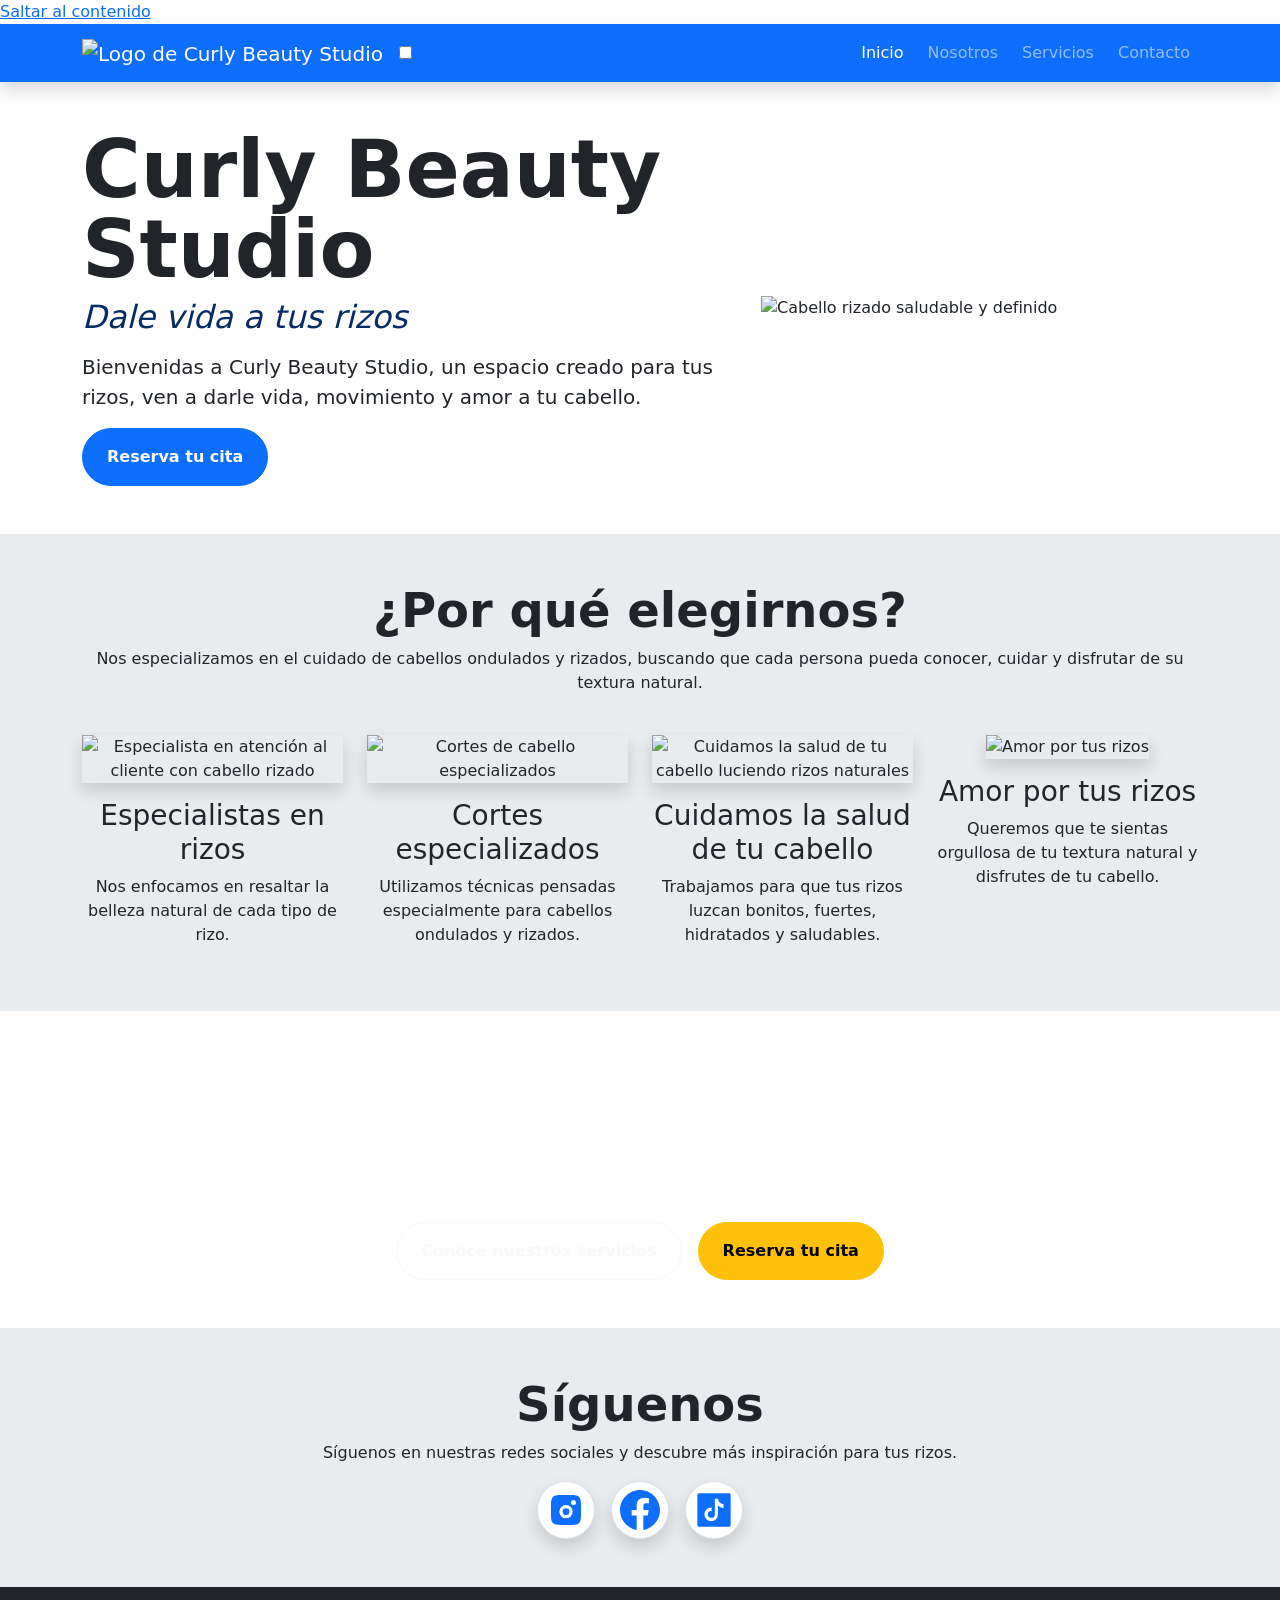
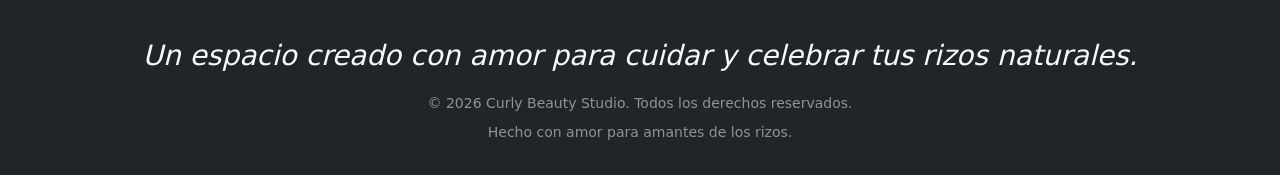
==== index.html @ cd8b1cfd "Add files via upload" ====
<!DOCTYPE html>
<html lang="es">
<head>
    <meta charset="UTF-8">
    <meta name="viewport" content="width=device-width, initial-scale=1.0">
    <meta name="description" content="Curly Beauty Studio: cuidado especializado para cabello ondulado y rizado en San Borja, Lima.">
    <title>Curly Beauty Studio | Cuidado especializado para tus rizos</title>
    <link rel="preconnect" href="https://fonts.googleapis.com">
    <link rel="preconnect" href="https://fonts.gstatic.com" crossorigin>
    <link href="https://fonts.googleapis.com/css2?family=Cormorant+Garamond:ital,wght@0,500;0,600;0,700;1,500;1,600&family=Plus+Jakarta+Sans:wght@400;500;600;700&display=swap" rel="stylesheet">
    <link href="https://cdn.jsdelivr.net/npm/bootstrap@5.3.3/dist/css/bootstrap.min.css" rel="stylesheet">
    <link rel="stylesheet" href="css/styles.css">
    <link rel="shortcut icon" href="img/logo_curly_beauty_studio_original.webp" type="image/webp">
</head>

<body>
    <a class="skip-link" href="#contenido">Saltar al contenido</a>

    <!-- Encabezado -->
    <header class="sticky-top">
        <nav class="navbar navbar-expand-md navbar-dark bg-primary shadow" aria-label="Navegación principal">
            <div class="container">
                <a class="navbar-brand" href="index.html">
                    <img class="img_logo" src="img/logo_curly_beauty_studio_original.webp" alt="Logo de Curly Beauty Studio">
                </a>
                <input type="checkbox" id="chkMenu" class="chk-menu" aria-label="Abrir o cerrar el menú">
                <label class="navbar-toggler" for="chkMenu" aria-hidden="true"><span class="navbar-toggler-icon"></span></label>
                <div class="collapse navbar-collapse" id="menu">
                    <ul class="navbar-nav ms-auto align-items-md-center gap-md-2">
                        <li class="nav-item"><a class="nav-link active" aria-current="page" href="index.html">Inicio</a></li>
                        <li class="nav-item"><a class="nav-link" href="nosotros.html">Nosotros</a></li>
                        <li class="nav-item"><a class="nav-link" href="servicios.html">Servicios</a></li>
                        <li class="nav-item"><a class="nav-link" href="contacto.html">Contacto</a></li>
                    </ul>
                </div>
            </div>
        </nav>
    </header>

    <main id="contenido" class="overflow-x-hidden">

        <!-- Sección 1: Bienvenida -->
        <section class="hero pt-4 pt-md-5 pb-5">
            <div class="container">
                <div class="row align-items-center g-5">
                    <div class="col-md-7 text-center text-md-start">
                        <h1 class="anim-subir display-1 fw-bold lh-1 mb-2">Curly Beauty Studio</h1>
                        <h2 class="fs-2 fst-italic fw-medium text-primary-emphasis anim-subir d1 mb-3">Dale vida a tus rizos</h2>
                        <p class="anim-subir d2 fs-5 mx-auto mx-md-0">
                            Bienvenidas a Curly Beauty Studio, un espacio creado para tus rizos,
                            ven a darle vida, movimiento y amor a tu cabello.
                        </p>
                        <a href="contacto.html" class="btn btn-primary rounded-pill px-4 py-3 fw-semibold pulsar anim-subir d3">Reserva tu cita</a>
                    </div>
                    <div class="col-md-5">
                        <div class="hero-imagen">
                            <img src="img/hero_rizos_definidos.webp" alt="Cabello rizado saludable y definido" width="480" height="600">
                        </div>
                    </div>
                </div>
            </div>
        </section>

        <!-- Sección 2: Por qué elegirnos -->
        <section class="onda bg-body-secondary text-center py-5">
            <div class="container">
                <h2 class="display-5 fw-semibold">¿Por qué elegirnos?</h2>
                <p class="mx-auto">
                    Nos especializamos en el cuidado de cabellos ondulados y
                    rizados, buscando que cada persona pueda conocer, cuidar
                    y disfrutar de su textura natural.
                </p>

                <div class="row row-cols-1 row-cols-sm-2 row-cols-lg-4 g-4 mt-3">
                    <div class="col reveal">
                        <article class="tarjeta-beneficio">
                            <img class="w-100 object-fit-cover shadow mb-3" src="img/beneficio_especialistas_rizos.webp" alt="Especialista en atención al cliente con cabello rizado" loading="lazy">
                            <h3 class="text-body">Especialistas en rizos</h3>
                            <p>Nos enfocamos en resaltar la belleza natural de cada tipo de rizo.</p>
                        </article>
                    </div>
                    <div class="col reveal">
                        <article class="tarjeta-beneficio">
                            <img class="w-100 object-fit-cover shadow mb-3" src="img/beneficio_cortes_especializados.webp" alt="Cortes de cabello especializados" loading="lazy">
                            <h3 class="text-body">Cortes especializados</h3>
                            <p>Utilizamos técnicas pensadas especialmente para cabellos ondulados y rizados.</p>
                        </article>
                    </div>
                    <div class="col reveal">
                        <article class="tarjeta-beneficio">
                            <img class="w-100 object-fit-cover shadow mb-3" src="img/beneficio_salud_cabello.webp" alt="Cuidamos la salud de tu cabello luciendo rizos naturales" loading="lazy">
                            <h3 class="text-body">Cuidamos la salud de tu cabello</h3>
                            <p>Trabajamos para que tus rizos luzcan bonitos, fuertes, hidratados y saludables.</p>
                        </article>
                    </div>
                    <div class="col reveal">
                        <article class="tarjeta-beneficio">
                            <img class="w-100 object-fit-cover shadow mb-3" src="img/beneficio_amor_rizos.webp" alt="Amor por tus rizos" loading="lazy">
                            <h3 class="text-body">Amor por tus rizos</h3>
                            <p>Queremos que te sientas orgullosa de tu textura natural y disfrutes de tu cabello.</p>
                        </article>
                    </div>
                </div>
            </div>
        </section>

        <!-- Sección 3: Experiencia -->
        <section class="onda experiencia text-white text-center py-5">
            <div class="container">
                <h2 class="display-5 fw-semibold text-white">¿Lista para vivir esta bonita experiencia?</h2>
                <p class="mx-auto text-white">Descubre nuestros servicios y encuentra el cuidado ideal para tu cabello.</p>
                <div class="d-flex flex-column flex-sm-row gap-3 justify-content-center align-items-center">
                    <a href="servicios.html" class="btn btn-outline-light rounded-pill px-4 py-3 fw-semibold">Conoce nuestros servicios</a>
                    <a href="contacto.html" class="btn btn-warning rounded-pill px-4 py-3 fw-semibold pulsar">Reserva tu cita</a>
                </div>
            </div>
        </section>

        <!-- Sección 4: Redes sociales -->
        <section class="onda bg-body-secondary text-center py-5">
            <div class="container">
                <h2 class="display-5 fw-semibold">Síguenos</h2>
                <p class="mx-auto">Síguenos en nuestras redes sociales y descubre más inspiración para tus rizos.</p>
                <div class="iconos-redes d-flex justify-content-center gap-3 mt-3">
                    <a class="red-social d-inline-flex align-items-center justify-content-center p-2 rounded-circle bg-white text-primary border shadow text-decoration-none" href="#" target="_blank" rel="noopener noreferrer" aria-label="Instagram">
                        <svg width="40" height="40" viewBox="0 0 2.4 2.4" fill="none" xmlns="http://www.w3.org/2000/svg" aria-hidden="true"><path fill-rule="evenodd" clip-rule="evenodd" d="M.3 1.1C.3.723.3.534.417.417S.723.3 1.1.3h.2c.377 0 .566 0 .683.117S2.1.723 2.1 1.1v.2c0 .377 0 .566-.117.683S1.677 2.1 1.3 2.1h-.2c-.377 0-.566 0-.683-.117S.3 1.677.3 1.3zM1.8.75a.15.15 0 1 1-.3 0 .15.15 0 0 1 .3 0m-.4.55a.2.2 0 1 1-.4 0 .2.2 0 0 1 .4 0m.2 0a.4.4 0 1 1-.8 0 .4.4 0 0 1 .8 0" fill="currentColor"/></svg>
                    </a>
                    <a class="red-social d-inline-flex align-items-center justify-content-center p-2 rounded-circle bg-white text-primary border shadow text-decoration-none" href="#" target="_blank" rel="noopener noreferrer" aria-label="Facebook">
                        <svg width="40" height="40" viewBox="0 0 24 24" fill="none" xmlns="http://www.w3.org/2000/svg" aria-hidden="true"><path fill-rule="evenodd" clip-rule="evenodd" d="M0 12.067C0 18.0335 4.33333 22.9944 10 24V15.3333H7V12H10V9.33332C10 6.33332 11.9333 4.66666 14.6667 4.66666C15.5333 4.66666 16.4667 4.79999 17.3333 4.93332V7.99999H15.8C14.3333 7.99999 14 8.73332 14 9.66666V12H17.2L16.6667 15.3333H14V24C19.6667 22.9944 24 18.0335 24 12.067C24 5.43017 18.6 0 12 0C5.4 0 0 5.43017 0 12.067Z" fill="currentColor"/></svg>
                    </a>
                    <a class="red-social d-inline-flex align-items-center justify-content-center p-2 rounded-circle bg-white text-primary border shadow text-decoration-none" href="#" target="_blank" rel="noopener noreferrer" aria-label="TikTok">
                        <svg fill="currentColor" width="40" height="40" viewBox="0 0 24 24" xmlns="http://www.w3.org/2000/svg" aria-hidden="true"><path d="M21 2H3a1 1 0 0 0-1 1v18a1 1 0 0 0 1 1h18a1 1 0 0 0 1-1V3a1 1 0 0 0-1-1m-3.281 8.725a4 4 0 0 1-.328.017A3.57 3.57 0 0 1 14.4 9.129v5.493a4.061 4.061 0 1 1-4.06-4.06c.085 0 .167.008.251.013v2a2.067 2.067 0 1 0-.251 4.119 2.123 2.123 0 0 0 2.16-2.045l.02-9.331h1.914A3.564 3.564 0 0 0 17.719 8.5Z"/></svg>
                    </a>
                </div>
            </div>
        </section>
    </main>

    <!-- Pie de página -->
    <footer class="pie onda bg-dark text-center pt-5 pb-4">
        <div class="container">
            <p class="f-titulos fst-italic fs-3 text-light mw-100 mb-3">Un espacio creado con amor para cuidar y celebrar tus rizos naturales.</p>
            <p class="small text-white-50 mw-100 mb-2">&copy; 2026 Curly Beauty Studio. Todos los derechos reservados.</p>
            <p class="small text-white-50 mw-100 mb-2">Hecho con amor para amantes de los rizos.</p>
        </div>
    </footer>
</body>
</html>
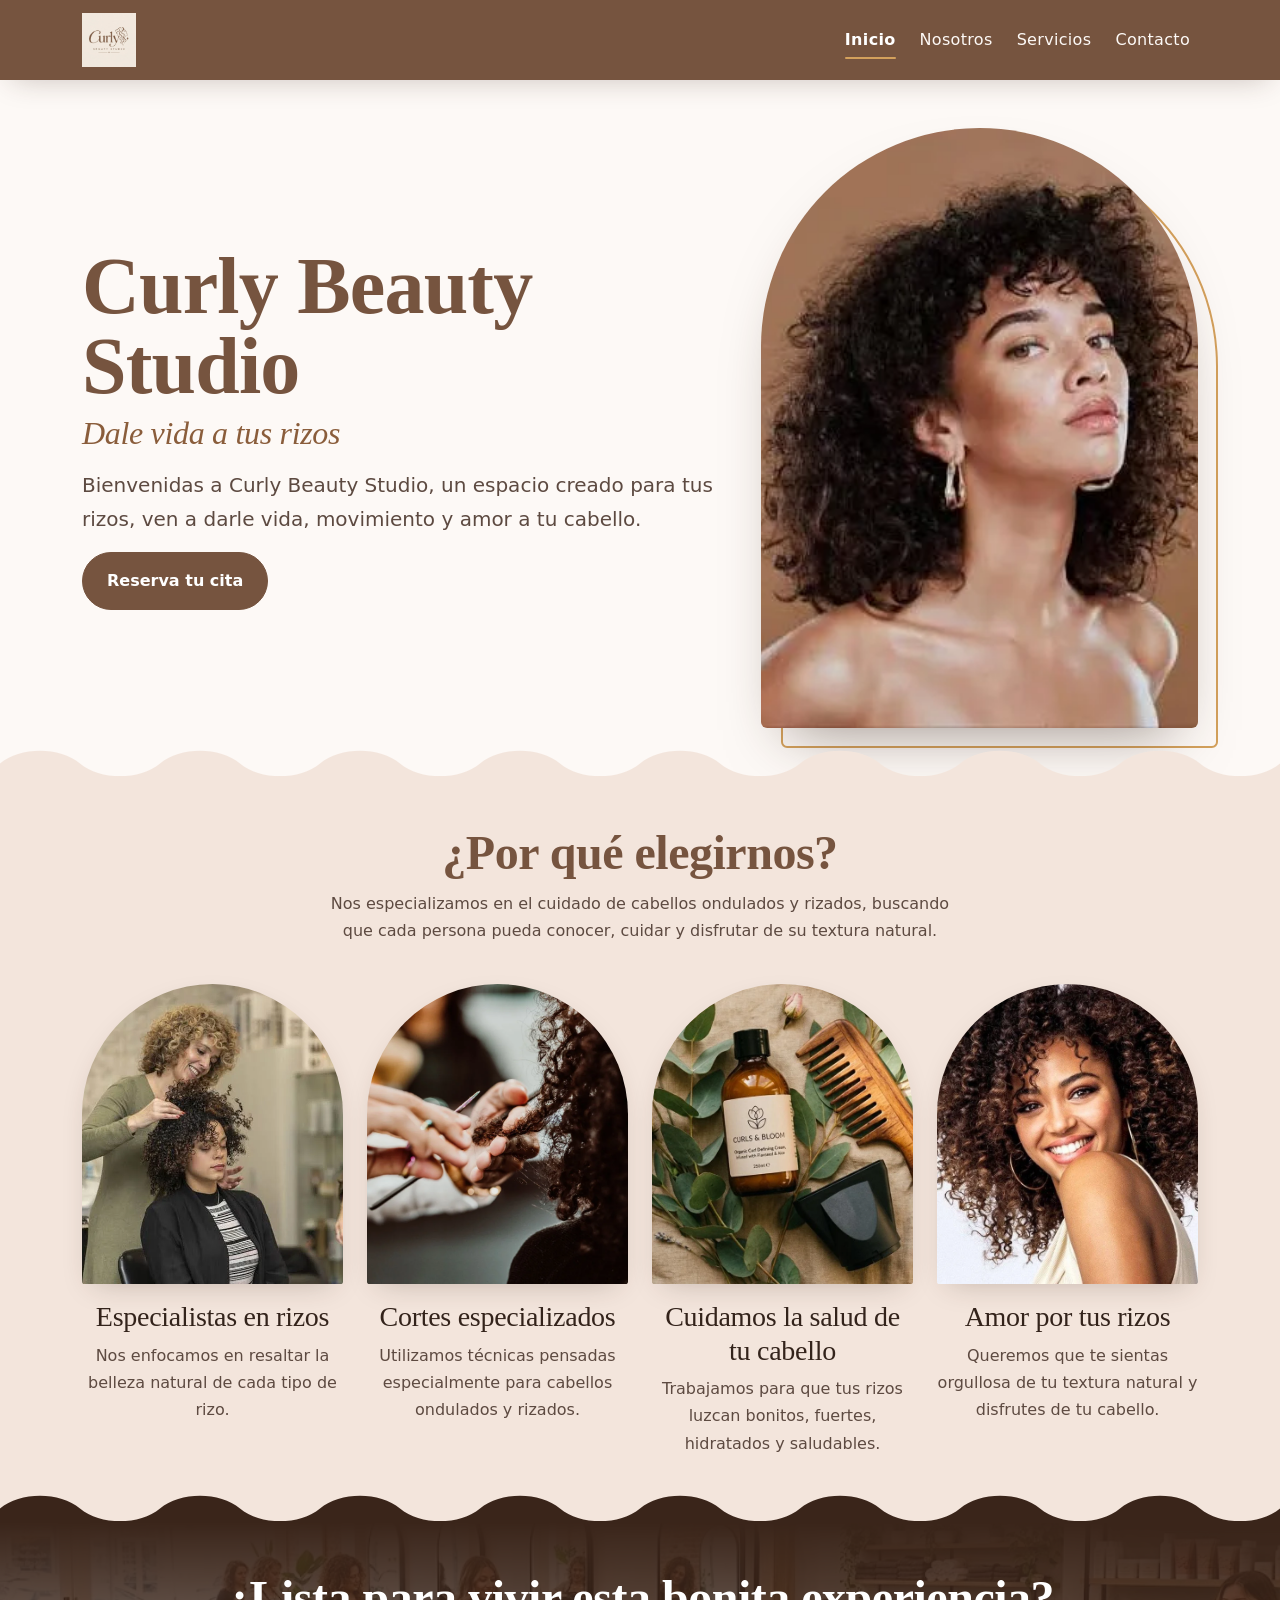
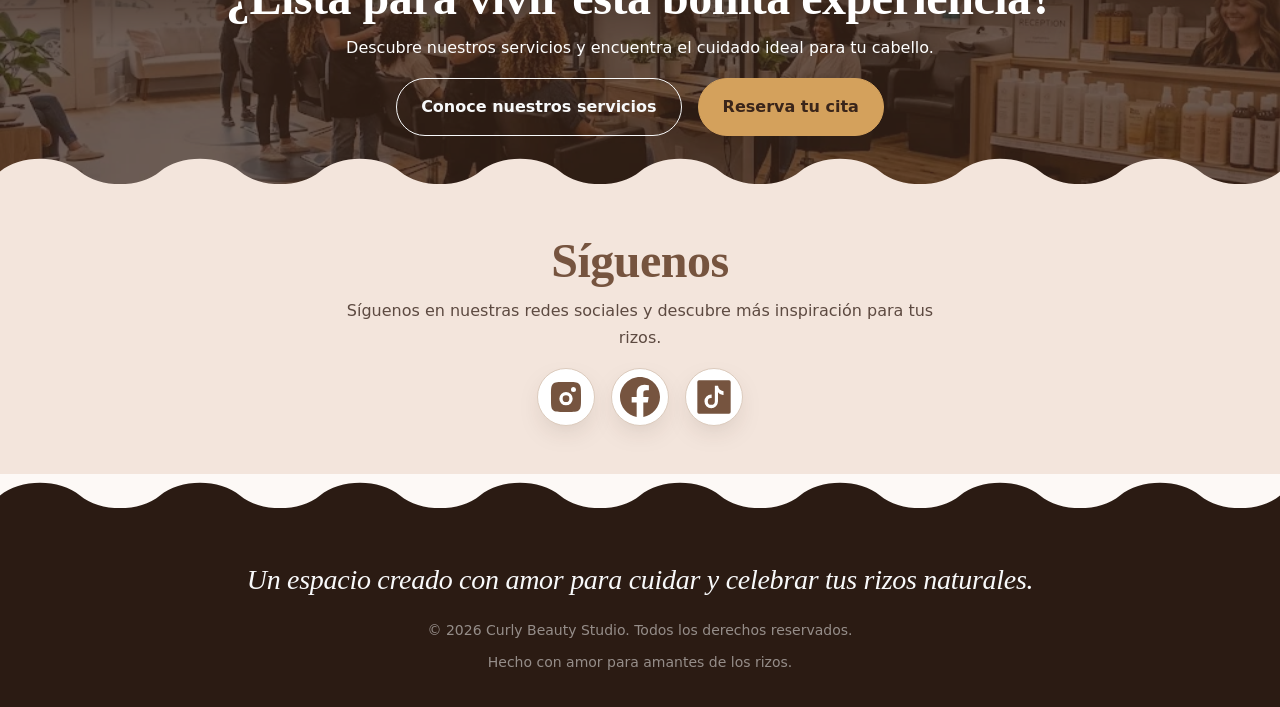
==== commit 5f6df2b6: "Fix HTML structure and formatting issues ajustes" ====
--- a/index.html
+++ b/index.html
@@ -42,8 +42,8 @@
         <!-- Sección 1: Bienvenida -->
         <section class="hero pt-4 pt-md-5 pb-5">
             <div class="container">
-                <div class="row align-items-center g-5">
-                    <div class="col-md-7 text-center text-md-start">
+                <div class="row align-items-center g-4 g-lg-5">
+                    <div class="col-md-6 col-lg-7 text-center text-md-start">
                         <h1 class="anim-subir display-1 fw-bold lh-1 mb-2">Curly Beauty Studio</h1>
                         <h2 class="fs-2 fst-italic fw-medium text-primary-emphasis anim-subir d1 mb-3">Dale vida a tus rizos</h2>
                         <p class="anim-subir d2 fs-5 mx-auto mx-md-0">
@@ -52,7 +52,7 @@
                         </p>
                         <a href="contacto.html" class="btn btn-primary rounded-pill px-4 py-3 fw-semibold pulsar anim-subir d3">Reserva tu cita</a>
                     </div>
-                    <div class="col-md-5">
+                    <div class="col-md-6 col-lg-5">
                         <div class="hero-imagen">
                             <img src="img/hero_rizos_definidos.webp" alt="Cabello rizado saludable y definido" width="480" height="600">
                         </div>
@@ -145,4 +145,4 @@
         </div>
     </footer>
 </body>
-</html>+</html>
--- a/css/styles.css
+++ b/css/styles.css
@@ -0,0 +1,210 @@
+
+:root {
+    /* Paleta de marca sobre variables*/
+    --bs-primary: #76543f;            --bs-primary-rgb: 118, 84, 63;
+    --bs-warning: #d4a15c;            --bs-warning-rgb: 212, 161, 92;
+    --bs-dark: #2b1b13;               --bs-dark-rgb: 43, 27, 19;
+    --bs-primary-text-emphasis: #8a5d3b;
+
+    --bs-body-bg: #fdf9f6;            --bs-body-bg-rgb: 253, 249, 246;
+    --bs-body-color: #33231b;         --bs-body-color-rgb: 51, 35, 27;
+    --bs-secondary-bg: #f3e5dc;       --bs-secondary-bg-rgb: 243, 229, 220;
+    --bs-secondary-color: #5d4a41;    --bs-secondary-color-rgb: 93, 74, 65;
+    --bs-heading-color: #76543f;
+    --bs-border-color: #dccbbd;
+    --bs-border-color-translucent: rgba(118, 84, 63, .15);
+    --bs-border-radius-xxl: 28px;
+    --bs-box-shadow: 0 10px 30px -12px rgba(58, 37, 26, .28);
+    --bs-box-shadow-lg: 0 30px 60px -28px rgba(58, 37, 26, .5);
+    --bs-body-font-family: 'Plus Jakarta Sans', system-ui, -apple-system, sans-serif;
+    --bs-body-line-height: 1.7;
+
+    /* Variables propias */
+    --cacao: #3a251a;
+    --miel: #d4a15c;
+    --f-titulos: 'Cormorant Garamond', Georgia, serif;
+    --alto-onda: 34px;
+    --t: .3s ease;
+
+    --onda: url("data:image/svg+xml,%3Csvg xmlns='http://www.w3.org/2000/svg' viewBox='0 0 160 40' preserveAspectRatio='none'%3E%3Cpath d='M0 24C20 4 60 4 80 24S140 44 160 24V40H0Z'/%3E%3C/svg%3E");
+    --rizo: url("data:image/svg+xml,%3Csvg xmlns='http://www.w3.org/2000/svg' viewBox='0 0 40 40' fill='none' stroke='black' stroke-width='2.5' stroke-linecap='round'%3E%3Cpath d='M20 20a2 2 0 0 1 4 0a6 6 0 0 1-12 0a10 10 0 0 1 20 0a14 14 0 0 1-28 0'/%3E%3C/svg%3E");
+}
+
+/* ---------- BASE ---------- */
+html { scroll-behavior: smooth; scroll-padding-top: 6rem; }
+body { -webkit-font-smoothing: antialiased; }
+
+h1, h2, h3, h4, .f-titulos { font-family: var(--f-titulos); letter-spacing: -.01em; }
+p { color: var(--bs-secondary-color); max-width: 62ch; }
+
+a:focus-visible, button:focus-visible, .form-control:focus-visible { outline: 3px solid var(--miel); outline-offset: 3px; }
+
+.skip-link {
+    position: absolute; left: 1rem; top: -4rem; z-index: 2000;
+    background: var(--miel); color: var(--cacao); padding: .6rem 1rem;
+    border-radius: .5rem; font-weight: 600; text-decoration: none; transition: top var(--t);
+}
+.skip-link:focus { top: 1rem; }
+
+/* ---------- BARRA DE NAVEGACION ---------- */
+.navbar {
+    --bs-navbar-color: #fdf9f6;
+    --bs-navbar-hover-color: #fff;
+    --bs-navbar-active-color: #fff;
+}
+.img_logo { height: 54px; width: auto; transition: transform var(--t); }
+.img_logo:hover { transform: scale(1.05); }
+.navbar .nav-link { position: relative; font-weight: 500; letter-spacing: .02em; }
+.navbar .nav-link::after {
+    content: ''; position: absolute; left: .5rem; bottom: .15rem;
+    width: 0; height: 2px; border-radius: 2px; background: var(--miel); transition: width var(--t);
+}
+.navbar .nav-link:hover::after, .navbar .nav-link.active::after { width: calc(100% - 1rem); }
+.navbar .nav-link.active { font-weight: 600; }
+
+
+.navbar-toggler { cursor: pointer; }
+.chk-menu { position: absolute; opacity: 0; width: 1px; height: 1px; }
+.chk-menu:focus-visible + .navbar-toggler { outline: 3px solid var(--miel); outline-offset: 2px; }
+@media (max-width: 767.98px) {
+    .navbar:has(#chkMenu:checked) .navbar-collapse { display: block; }
+}
+
+/* ---------- BORDE  ---------- */
+.onda { position: relative; }
+.onda::before {
+    content: ''; position: absolute; left: 0; right: 0;
+    top: calc(1px - var(--alto-onda)); height: var(--alto-onda);
+    background-color: inherit;
+    -webkit-mask: var(--onda) repeat-x 0 0 / 160px 100%;
+    mask: var(--onda) repeat-x 0 0 / 160px 100%;
+    pointer-events: none;
+}
+.pie { margin-top: var(--alto-onda); }
+
+.experiencia { background-color: var(--cacao); isolation: isolate; }
+.experiencia::after {
+    content: ''; position: absolute; inset: 0; z-index: -1; opacity: .25;
+    background: url('../img/nuestro_espacio_salon.webp') center / cover no-repeat;
+    -webkit-mask-image: linear-gradient(to bottom, transparent 0%, #000 45%);
+    mask-image: linear-gradient(to bottom, transparent 0%, #000 45%);
+}
+
+/* ---------- BOTONES ---------- */
+.btn { transition: background-color var(--t), color var(--t), border-color var(--t), transform var(--t); }
+.btn:hover { transform: translateY(-3px); }
+
+.btn-primary {
+    --bs-btn-bg: var(--bs-primary); --bs-btn-border-color: var(--bs-primary);
+    --bs-btn-hover-bg: var(--cacao); --bs-btn-hover-border-color: var(--cacao);
+    --bs-btn-active-bg: var(--cacao); --bs-btn-active-border-color: var(--cacao);
+}
+.btn-warning {
+    --bs-btn-bg: var(--miel); --bs-btn-border-color: var(--miel); --bs-btn-color: var(--cacao);
+    --bs-btn-hover-bg: #fff; --bs-btn-hover-border-color: #fff; --bs-btn-hover-color: var(--cacao);
+    --bs-btn-active-bg: #fff; --bs-btn-active-border-color: #fff; --bs-btn-active-color: var(--cacao);
+}
+.btn-outline-light { --bs-btn-hover-color: var(--cacao); --bs-btn-active-color: var(--cacao); }
+
+/* ---------- ANIMACIONES ---------- */
+@keyframes subir   { from { opacity: 0; transform: translateY(22px); } to { opacity: 1; transform: none; } }
+@keyframes flotar  { 0%, 100% { transform: translateY(0); } 50% { transform: translateY(-12px); } }
+@keyframes pulso   { 0% { box-shadow: 0 0 0 0 rgba(212, 161, 92, .65); } 70% { box-shadow: 0 0 0 16px rgba(212, 161, 92, 0); } 100% { box-shadow: 0 0 0 0 rgba(212, 161, 92, 0); } }
+@keyframes aparecer{ from { opacity: 0; transform: translateY(30px) scale(.97); } to { opacity: 1; transform: none; } }
+@keyframes rizar   { 0% { transform: rotate(0) scale(1); } 50% { transform: rotate(180deg) scale(1.2); } 100% { transform: rotate(360deg) scale(1); } }
+@keyframes latido  { 0%, 100% { transform: translateY(-4px) scale(1); } 50% { transform: translateY(-4px) scale(1.14); } }
+
+.anim-subir { animation: subir .8s ease both; }
+.d1 { animation-delay: .12s; }
+.d2 { animation-delay: .24s; }
+.d3 { animation-delay: .36s; }
+.pulsar { animation: pulso 2.4s ease-out infinite; }
+.pulsar:hover { animation-play-state: paused; }
+
+@supports (animation-timeline: view()) {
+    .reveal { animation: aparecer linear both; animation-timeline: view(); animation-range: entry 0% entry 55%; }
+}
+
+/* ---------- PORTADA ---------- */
+.hero-imagen {
+    position: relative; isolation: isolate; max-width: 460px; margin-inline: auto;
+    animation: subir 1s .2s ease both, flotar 6s 1.2s ease-in-out infinite;
+}
+.hero-imagen img {
+    width: 100%; aspect-ratio: 4 / 5; object-fit: cover;
+    border-radius: 999px 999px 28px 28px; box-shadow: var(--bs-box-shadow-lg);
+}
+.hero-imagen::after {
+    content: ''; position: absolute; inset: 20px -20px -20px 20px; z-index: -1;
+    border: 2px solid var(--miel); border-radius: 999px 999px 28px 28px;
+}
+
+/* ---------- TARJETAS ---------- */
+.card { transition: transform var(--t), box-shadow var(--t); }
+.card:hover { transform: translateY(-6px); }
+.card p { margin-bottom: 0; }
+
+.tarjeta-rizo .card-body::before {
+    content: ''; width: 42px; height: 42px; margin-bottom: 1rem; background: var(--miel);
+    -webkit-mask: var(--rizo) center / contain no-repeat; mask: var(--rizo) center / contain no-repeat;
+}
+.tarjeta-rizo:hover .card-body::before { animation: rizar .9s ease; }
+
+/* Imágenes con arco */
+.tarjeta-beneficio img, .tarjeta-servicio img, .tarjeta-corte img {
+    border-radius: 999px 999px 20px 20px; transition: transform var(--t), box-shadow var(--t);
+}
+.tarjeta-beneficio img { aspect-ratio: 1 / 1.15; }
+.tarjeta-beneficio:hover img { transform: scale(1.03); box-shadow: var(--bs-box-shadow-lg); }
+.tarjeta-servicio img { height: 240px; border-radius: 999px 999px 18px 18px; }
+.tarjeta-servicio li::marker { color: var(--miel); }
+.tarjeta-servicio:hover .precio { color: var(--bs-primary-text-emphasis) !important; transform: scale(1.04); }
+.precio { transition: color var(--t), transform var(--t); transform-origin: left center; }
+.tarjeta-corte img { height: 320px; }
+.tarjeta-corte:hover img { transform: translateY(-6px) rotate(-1.5deg); }
+
+.img-hoja { max-width: 760px; max-height: 460px; object-fit: cover; border-radius: 200px 28px 200px 28px; }
+.texto-editorial { max-width: 44ch; }
+.contenedor-estrecho { max-width: 860px; }
+
+/* EFECTO DE ESQUINAS */
+.esq-izq { border-radius: 100px 28px 28px 28px; }
+.esq-der { border-radius: 28px 100px 28px 28px; }
+.esq-inf { border-radius: 28px 28px 28px 90px; }
+
+/* ---------- CONTACTO ---------- */
+.form-control:focus, .form-select:focus {
+    border-color: var(--bs-primary); background-color: #fff;
+    box-shadow: 0 0 0 .25rem rgba(212, 161, 92, .4);
+}
+#enviado { display: none; }
+#enviado:target { display: block; }
+.form-control:user-invalid, .form-select:user-invalid { border-color: #b3261e; }
+.form-control:user-invalid ~ .invalid-feedback { display: block; }
+
+/* ---------- REDES SOCIALES ---------- */
+.red-social { transition: background-color var(--t), color var(--t), transform var(--t); }
+.red-social:hover, .red-social:focus-visible {
+    background-color: var(--bs-primary) !important; color: #fff !important;
+    transform: translateY(-4px); animation: latido .9s ease infinite;
+}
+
+/* ---------- RESPONSIVE ---------- */
+@media (max-width: 767.98px) {
+    :root { --alto-onda: 24px; }
+    .img-hoja { border-radius: 110px 24px 110px 24px; }
+    .esq-izq { border-radius: 70px 28px 28px 28px; }
+    .esq-der { border-radius: 28px 70px 28px 28px; }
+    .esq-inf { border-bottom-left-radius: 60px; }
+    .img_logo { height: 44px; }
+}
+@media (max-width: 480px) {
+    .hero-imagen::after { inset: 14px -10px -14px 14px; }
+    .tarjeta-servicio img { height: 210px; }
+    .tarjeta-corte img { height: 280px; }
+}
+
+@media (prefers-reduced-motion: reduce) {
+    html { scroll-behavior: auto; }
+    *, *::before, *::after { animation: none !important; transition: none !important; }
+}
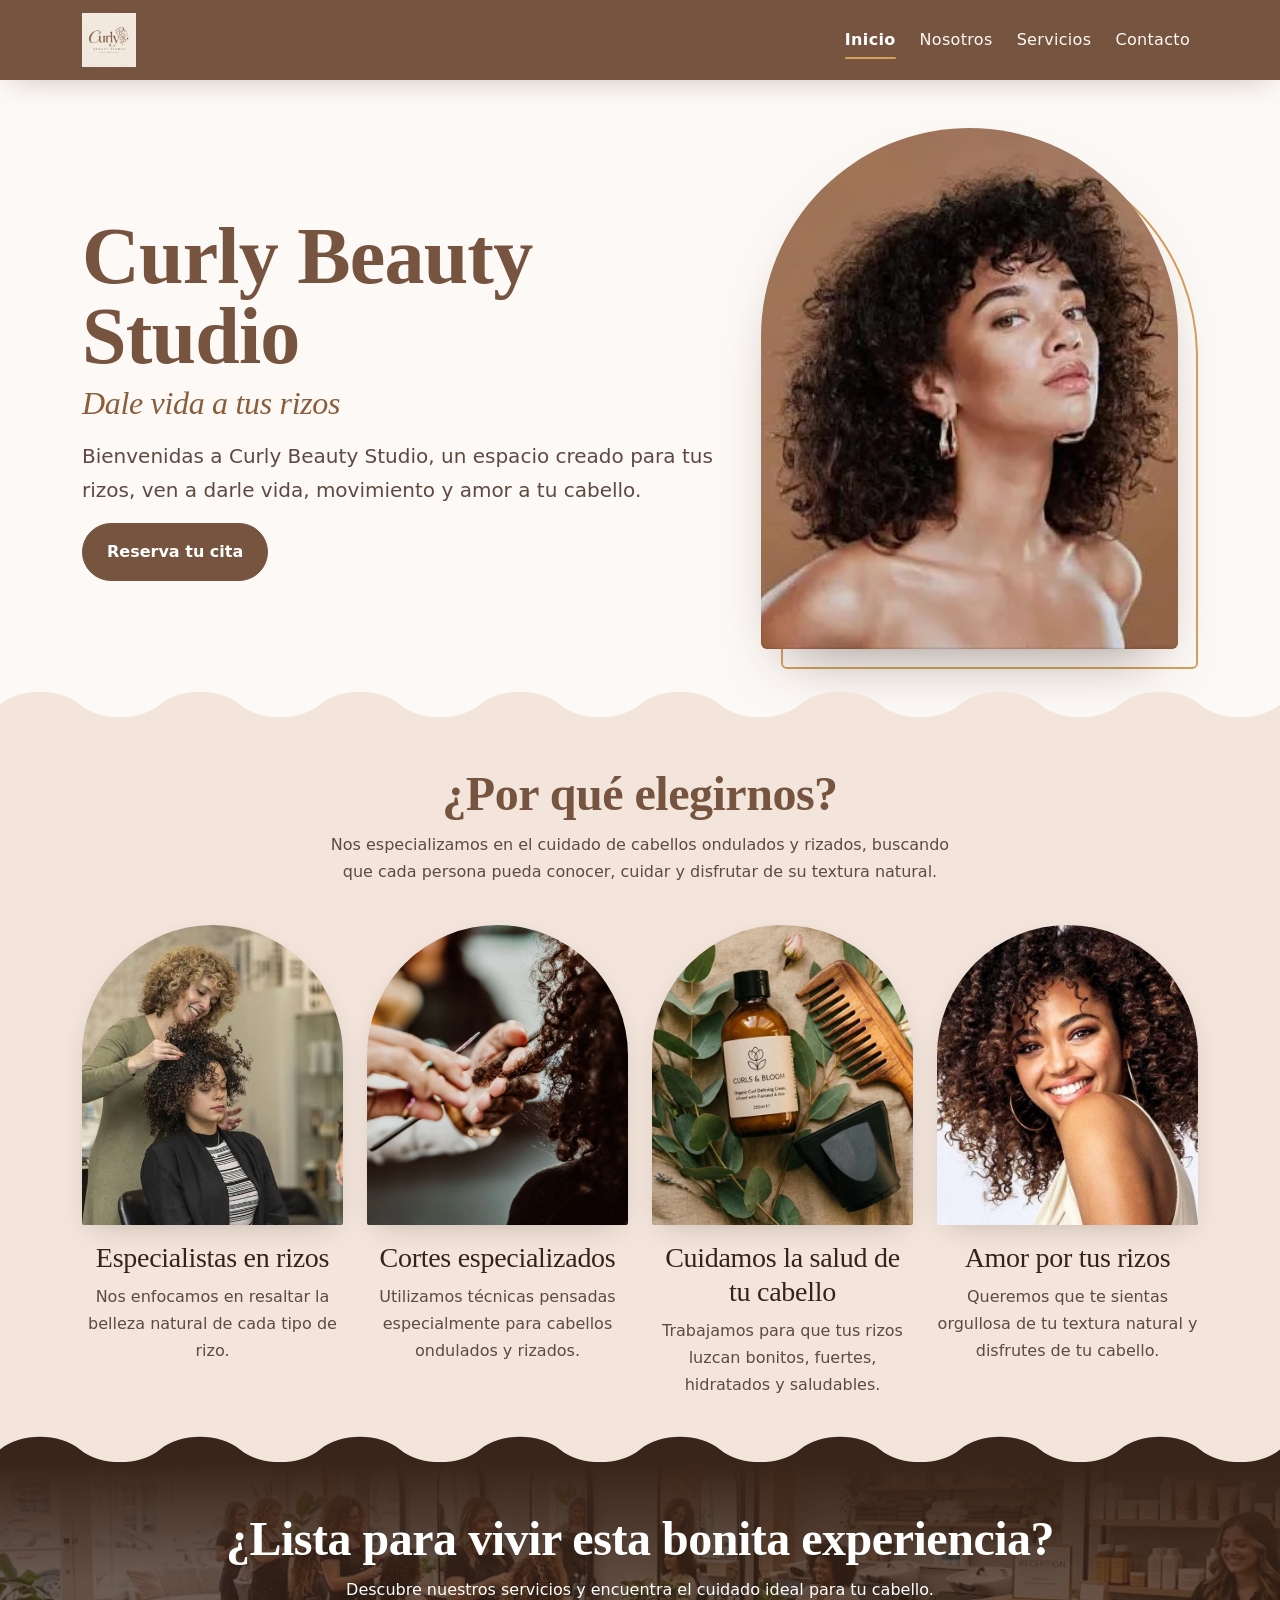
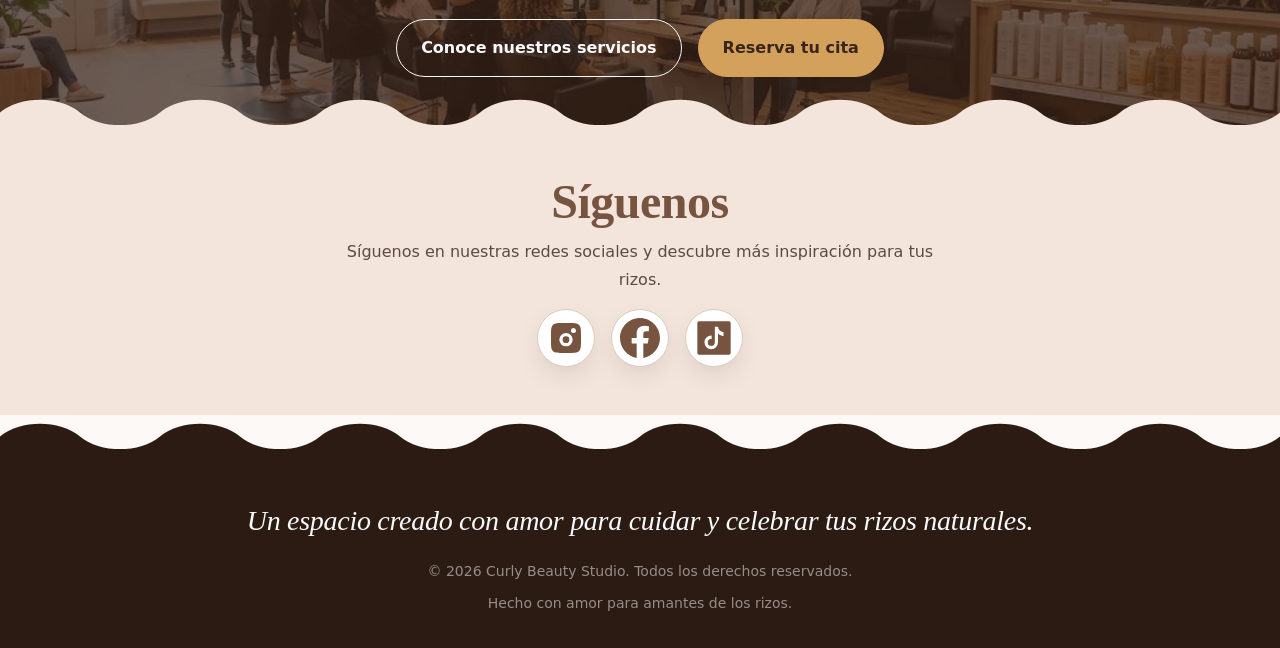
==== commit 4fd2d326: "Fix HTML formatting and structure in index.html url de redes sociales" ====
--- a/index.html
+++ b/index.html
@@ -5,6 +5,7 @@
     <meta name="viewport" content="width=device-width, initial-scale=1.0">
     <meta name="description" content="Curly Beauty Studio: cuidado especializado para cabello ondulado y rizado en San Borja, Lima.">
     <title>Curly Beauty Studio | Cuidado especializado para tus rizos</title>
+
     <link rel="preconnect" href="https://fonts.googleapis.com">
     <link rel="preconnect" href="https://fonts.gstatic.com" crossorigin>
     <link href="https://fonts.googleapis.com/css2?family=Cormorant+Garamond:ital,wght@0,500;0,600;0,700;1,500;1,600&family=Plus+Jakarta+Sans:wght@400;500;600;700&display=swap" rel="stylesheet">
@@ -122,13 +123,13 @@
                 <h2 class="display-5 fw-semibold">Síguenos</h2>
                 <p class="mx-auto">Síguenos en nuestras redes sociales y descubre más inspiración para tus rizos.</p>
                 <div class="iconos-redes d-flex justify-content-center gap-3 mt-3">
-                    <a class="red-social d-inline-flex align-items-center justify-content-center p-2 rounded-circle bg-white text-primary border shadow text-decoration-none" href="#" target="_blank" rel="noopener noreferrer" aria-label="Instagram">
+                    <a class="red-social d-inline-flex align-items-center justify-content-center p-2 rounded-circle bg-white text-primary border shadow text-decoration-none" href="https://www.instagram.com/" target="_blank" rel="noopener noreferrer" aria-label="Instagram">
                         <svg width="40" height="40" viewBox="0 0 2.4 2.4" fill="none" xmlns="http://www.w3.org/2000/svg" aria-hidden="true"><path fill-rule="evenodd" clip-rule="evenodd" d="M.3 1.1C.3.723.3.534.417.417S.723.3 1.1.3h.2c.377 0 .566 0 .683.117S2.1.723 2.1 1.1v.2c0 .377 0 .566-.117.683S1.677 2.1 1.3 2.1h-.2c-.377 0-.566 0-.683-.117S.3 1.677.3 1.3zM1.8.75a.15.15 0 1 1-.3 0 .15.15 0 0 1 .3 0m-.4.55a.2.2 0 1 1-.4 0 .2.2 0 0 1 .4 0m.2 0a.4.4 0 1 1-.8 0 .4.4 0 0 1 .8 0" fill="currentColor"/></svg>
                     </a>
-                    <a class="red-social d-inline-flex align-items-center justify-content-center p-2 rounded-circle bg-white text-primary border shadow text-decoration-none" href="#" target="_blank" rel="noopener noreferrer" aria-label="Facebook">
+                    <a class="red-social d-inline-flex align-items-center justify-content-center p-2 rounded-circle bg-white text-primary border shadow text-decoration-none" href="https://www.facebook.com/" target="_blank" rel="noopener noreferrer" aria-label="Facebook">
                         <svg width="40" height="40" viewBox="0 0 24 24" fill="none" xmlns="http://www.w3.org/2000/svg" aria-hidden="true"><path fill-rule="evenodd" clip-rule="evenodd" d="M0 12.067C0 18.0335 4.33333 22.9944 10 24V15.3333H7V12H10V9.33332C10 6.33332 11.9333 4.66666 14.6667 4.66666C15.5333 4.66666 16.4667 4.79999 17.3333 4.93332V7.99999H15.8C14.3333 7.99999 14 8.73332 14 9.66666V12H17.2L16.6667 15.3333H14V24C19.6667 22.9944 24 18.0335 24 12.067C24 5.43017 18.6 0 12 0C5.4 0 0 5.43017 0 12.067Z" fill="currentColor"/></svg>
                     </a>
-                    <a class="red-social d-inline-flex align-items-center justify-content-center p-2 rounded-circle bg-white text-primary border shadow text-decoration-none" href="#" target="_blank" rel="noopener noreferrer" aria-label="TikTok">
+                    <a class="red-social d-inline-flex align-items-center justify-content-center p-2 rounded-circle bg-white text-primary border shadow text-decoration-none" href="https://www.tiktok.com/" target="_blank" rel="noopener noreferrer" aria-label="TikTok">
                         <svg fill="currentColor" width="40" height="40" viewBox="0 0 24 24" xmlns="http://www.w3.org/2000/svg" aria-hidden="true"><path d="M21 2H3a1 1 0 0 0-1 1v18a1 1 0 0 0 1 1h18a1 1 0 0 0 1-1V3a1 1 0 0 0-1-1m-3.281 8.725a4 4 0 0 1-.328.017A3.57 3.57 0 0 1 14.4 9.129v5.493a4.061 4.061 0 1 1-4.06-4.06c.085 0 .167.008.251.013v2a2.067 2.067 0 1 0-.251 4.119 2.123 2.123 0 0 0 2.16-2.045l.02-9.331h1.914A3.564 3.564 0 0 0 17.719 8.5Z"/></svg>
                     </a>
                 </div>
--- a/css/styles.css
+++ b/css/styles.css
@@ -1,6 +1,6 @@
 
 :root {
-    /* Paleta de marca sobre variables*/
+    /* Paleta */
     --bs-primary: #76543f;            --bs-primary-rgb: 118, 84, 63;
     --bs-warning: #d4a15c;            --bs-warning-rgb: 212, 161, 92;
     --bs-dark: #2b1b13;               --bs-dark-rgb: 43, 27, 19;
@@ -62,7 +62,6 @@
 .navbar .nav-link:hover::after, .navbar .nav-link.active::after { width: calc(100% - 1rem); }
 .navbar .nav-link.active { font-weight: 600; }
 
-
 .navbar-toggler { cursor: pointer; }
 .chk-menu { position: absolute; opacity: 0; width: 1px; height: 1px; }
 .chk-menu:focus-visible + .navbar-toggler { outline: 3px solid var(--miel); outline-offset: 2px; }
@@ -70,7 +69,7 @@
     .navbar:has(#chkMenu:checked) .navbar-collapse { display: block; }
 }
 
-/* ---------- BORDE  ---------- */
+/* ---------- BORDE ONDULADO  ---------- */
 .onda { position: relative; }
 .onda::before {
     content: ''; position: absolute; left: 0; right: 0;
@@ -90,7 +89,7 @@
     mask-image: linear-gradient(to bottom, transparent 0%, #000 45%);
 }
 
-/* ---------- BOTONES ---------- */
+/* ---------- BOTONES  ---------- */
 .btn { transition: background-color var(--t), color var(--t), border-color var(--t), transform var(--t); }
 .btn:hover { transform: translateY(-3px); }
 
@@ -126,16 +125,22 @@
 }
 
 /* ---------- PORTADA ---------- */
+/* El título se ajusta al ancho de la columna (evita desbordes en tablet) */
+.hero h1 { font-size: clamp(2.8rem, 7.5vw, 5rem); overflow-wrap: anywhere; }
+
 .hero-imagen {
-    position: relative; isolation: isolate; max-width: 460px; margin-inline: auto;
+    --marco: 20px;
+    position: relative; isolation: isolate; width: 100%; max-width: 460px; margin-inline: auto;
+    padding: 0 var(--marco) var(--marco) 0;
     animation: subir 1s .2s ease both, flotar 6s 1.2s ease-in-out infinite;
 }
 .hero-imagen img {
-    width: 100%; aspect-ratio: 4 / 5; object-fit: cover;
+    display: block; width: 100%; height: auto; /* anula el height="600" fijo del HTML */
+    aspect-ratio: 4 / 5; object-fit: cover; object-position: center top;
     border-radius: 999px 999px 28px 28px; box-shadow: var(--bs-box-shadow-lg);
 }
 .hero-imagen::after {
-    content: ''; position: absolute; inset: 20px -20px -20px 20px; z-index: -1;
+    content: ''; position: absolute; inset: var(--marco) 0 0 var(--marco); z-index: -1;
     border: 2px solid var(--miel); border-radius: 999px 999px 28px 28px;
 }
 
@@ -167,7 +172,7 @@
 .texto-editorial { max-width: 44ch; }
 .contenedor-estrecho { max-width: 860px; }
 
-/* EFECTO DE ESQUINAS */
+/* Esquinas asimétricas */
 .esq-izq { border-radius: 100px 28px 28px 28px; }
 .esq-der { border-radius: 28px 100px 28px 28px; }
 .esq-inf { border-radius: 28px 28px 28px 90px; }
@@ -199,12 +204,11 @@
     .img_logo { height: 44px; }
 }
 @media (max-width: 480px) {
-    .hero-imagen::after { inset: 14px -10px -14px 14px; }
+    .hero-imagen { --marco: 12px; }
     .tarjeta-servicio img { height: 210px; }
     .tarjeta-corte img { height: 280px; }
 }
-
 @media (prefers-reduced-motion: reduce) {
     html { scroll-behavior: auto; }
     *, *::before, *::after { animation: none !important; transition: none !important; }
-}+}
